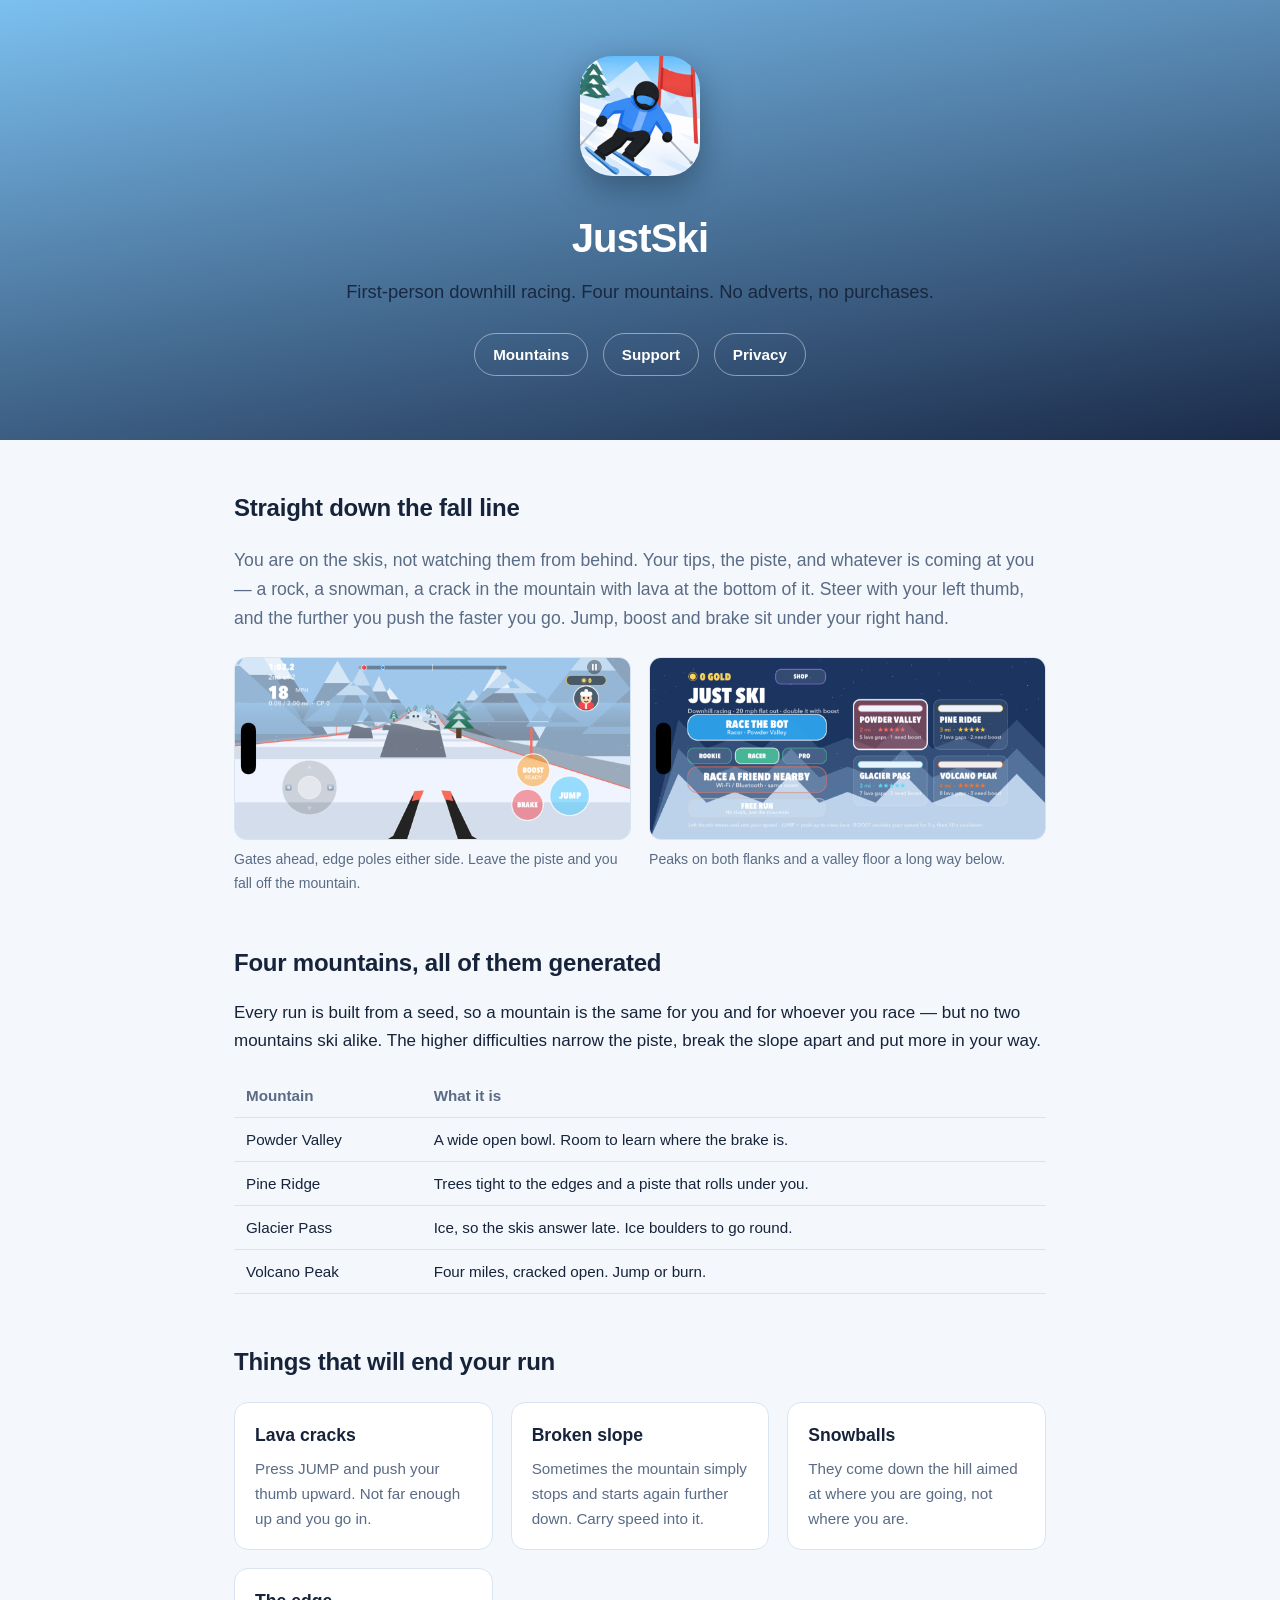
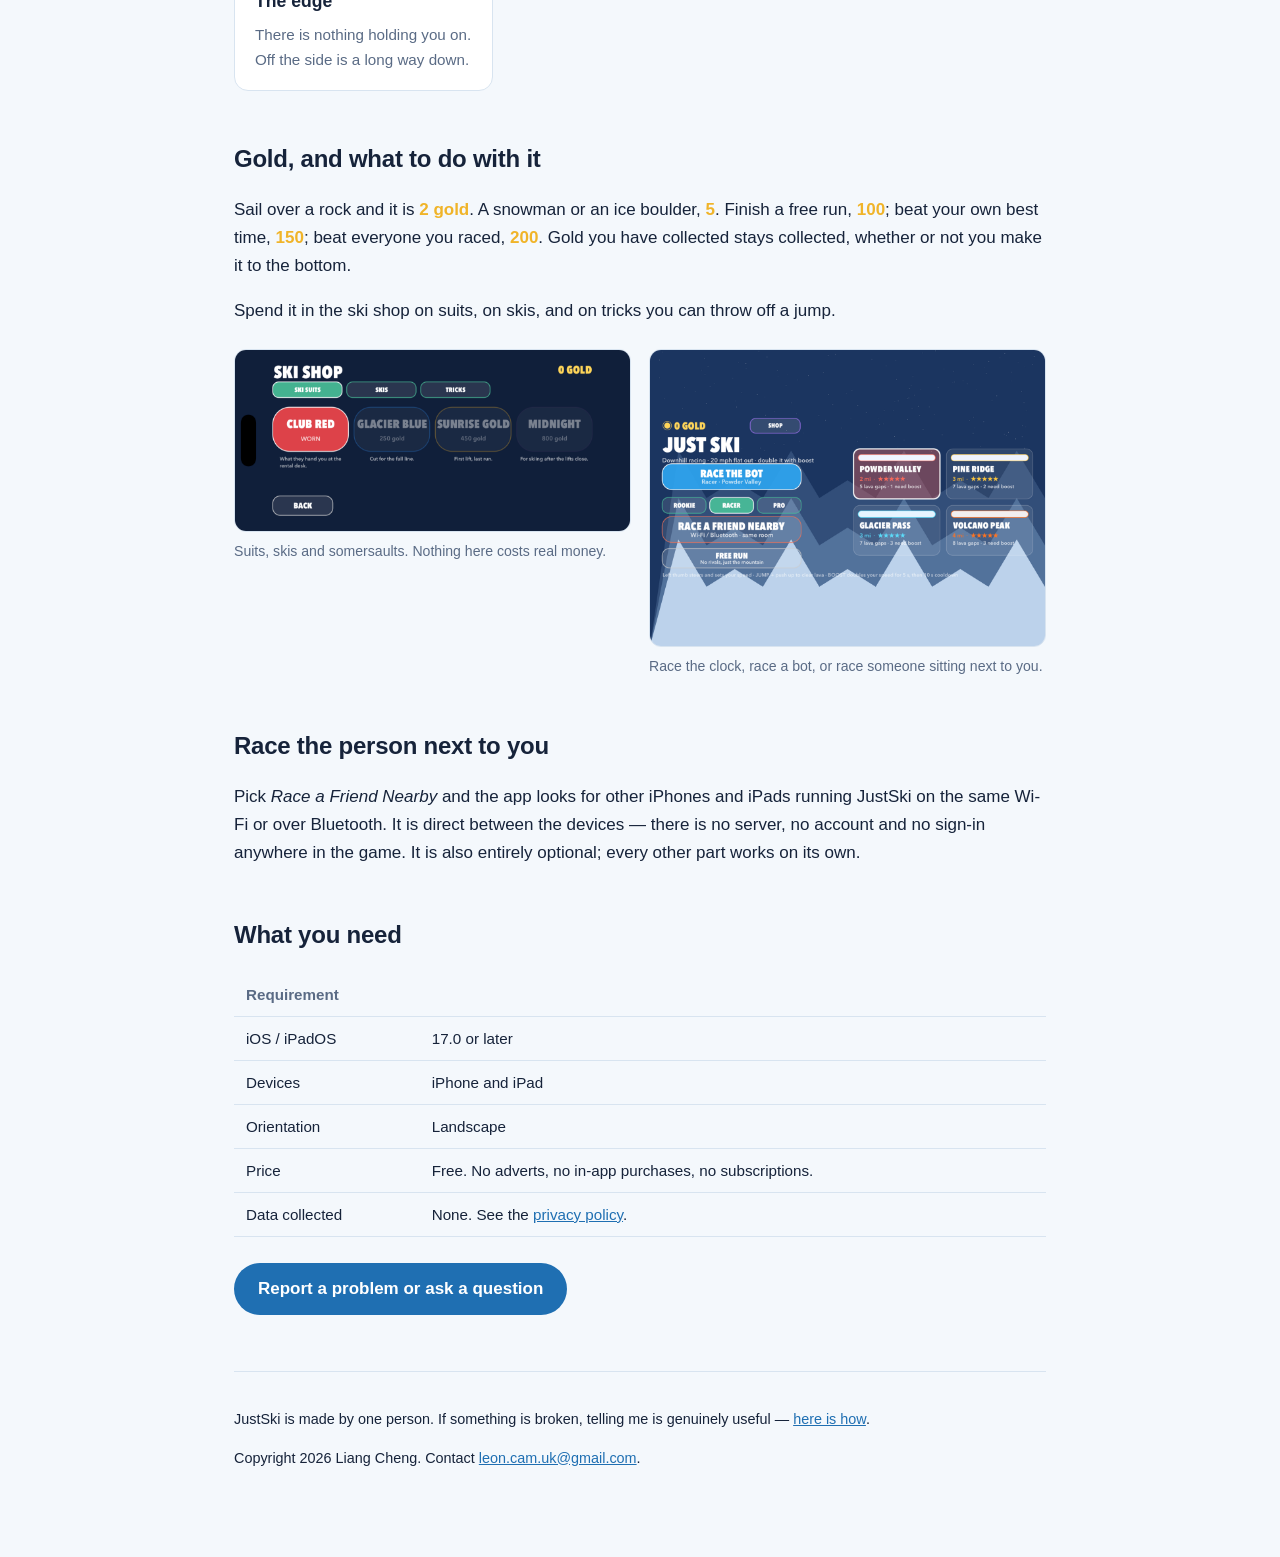
==== JustSki/index.html @ 6916ffd8 "Add JustSki App Store pages Marketing, support and privacy pages for JustSki, served at /JustSki/ al" ====
<!doctype html>
<html lang="en-GB">
<head>
<meta charset="utf-8">
<meta name="viewport" content="width=device-width, initial-scale=1">
<title>JustSki — First-person downhill ski racing for iPhone and iPad</title>
<meta name="description" content="Point your skis downhill and go. Four mountains, lava cracks to jump, snowballs to dodge, and a rival on your tail. No ads, no purchases.">
<link rel="icon" href="img/icon.png">
<link rel="stylesheet" href="style.css">
</head>
<body>

<header class="hero">
  <img class="icon" src="img/icon.png" alt="JustSki app icon">
  <h1>JustSki</h1>
  <p class="tag">First-person downhill racing. Four mountains. No adverts, no purchases.</p>
  <nav>
    <a href="#mountains">Mountains</a>
    <a href="support.html">Support</a>
    <a href="privacy.html">Privacy</a>
  </nav>
</header>

<div class="wrap">

  <h2>Straight down the fall line</h2>
  <p class="lead">You are on the skis, not watching them from behind. Your tips, the piste,
  and whatever is coming at you — a rock, a snowman, a crack in the mountain with lava at
  the bottom of it. Steer with your left thumb, and the further you push the faster you go.
  Jump, boost and brake sit under your right hand.</p>

  <div class="shots">
    <figure>
      <img src="img/piste.png" alt="First-person view of the piste with gates and edge poles ahead">
      <figcaption>Gates ahead, edge poles either side. Leave the piste and you fall off the mountain.</figcaption>
    </figure>
    <figure>
      <img src="img/mountains.png" alt="Mountains and the valley floor far below the run">
      <figcaption>Peaks on both flanks and a valley floor a long way below.</figcaption>
    </figure>
  </div>

  <h2 id="mountains">Four mountains, all of them generated</h2>
  <p>Every run is built from a seed, so a mountain is the same for you and for whoever you
  race — but no two mountains ski alike. The higher difficulties narrow the piste, break the
  slope apart and put more in your way.</p>

  <table>
    <tr><th>Mountain</th><th>What it is</th></tr>
    <tr><td>Powder Valley</td><td>A wide open bowl. Room to learn where the brake is.</td></tr>
    <tr><td>Pine Ridge</td><td>Trees tight to the edges and a piste that rolls under you.</td></tr>
    <tr><td>Glacier Pass</td><td>Ice, so the skis answer late. Ice boulders to go round.</td></tr>
    <tr><td>Volcano Peak</td><td>Four miles, cracked open. Jump or burn.</td></tr>
  </table>

  <h2>Things that will end your run</h2>
  <div class="grid">
    <div class="card">
      <h3>Lava cracks</h3>
      <p>Press JUMP and push your thumb upward. Not far enough up and you go in.</p>
    </div>
    <div class="card">
      <h3>Broken slope</h3>
      <p>Sometimes the mountain simply stops and starts again further down. Carry speed into it.</p>
    </div>
    <div class="card">
      <h3>Snowballs</h3>
      <p>They come down the hill aimed at where you are going, not where you are.</p>
    </div>
    <div class="card">
      <h3>The edge</h3>
      <p>There is nothing holding you on. Off the side is a long way down.</p>
    </div>
  </div>

  <h2>Gold, and what to do with it</h2>
  <p>Sail over a rock and it is <span class="gold">2 gold</span>. A snowman or an ice boulder,
  <span class="gold">5</span>. Finish a free run, <span class="gold">100</span>; beat your own
  best time, <span class="gold">150</span>; beat everyone you raced, <span class="gold">200</span>.
  Gold you have collected stays collected, whether or not you make it to the bottom.</p>
  <p>Spend it in the ski shop on suits, on skis, and on tricks you can throw off a jump.</p>

  <div class="shots">
    <figure>
      <img src="img/shop.png" alt="The ski shop showing four ski suits with gold prices">
      <figcaption>Suits, skis and somersaults. Nothing here costs real money.</figcaption>
    </figure>
    <figure>
      <img src="img/menu.png" alt="JustSki home screen on iPad showing the mountains and modes">
      <figcaption>Race the clock, race a bot, or race someone sitting next to you.</figcaption>
    </figure>
  </div>

  <h2>Race the person next to you</h2>
  <p>Pick <em>Race a Friend Nearby</em> and the app looks for other iPhones and iPads running
  JustSki on the same Wi-Fi or over Bluetooth. It is direct between the devices — there is no
  server, no account and no sign-in anywhere in the game. It is also entirely optional; every
  other part works on its own.</p>

  <h2>What you need</h2>
  <table>
    <tr><th>Requirement</th><th></th></tr>
    <tr><td>iOS / iPadOS</td><td>17.0 or later</td></tr>
    <tr><td>Devices</td><td>iPhone and iPad</td></tr>
    <tr><td>Orientation</td><td>Landscape</td></tr>
    <tr><td>Price</td><td>Free. No adverts, no in-app purchases, no subscriptions.</td></tr>
    <tr><td>Data collected</td><td>None. See the <a href="privacy.html">privacy policy</a>.</td></tr>
  </table>

  <p><a class="btn" href="support.html">Report a problem or ask a question</a></p>

  <footer>
    <p>JustSki is made by one person. If something is broken, telling me is genuinely useful —
    <a href="support.html">here is how</a>.</p>
    <p>Copyright 2026 Liang Cheng. Contact
    <a href="mailto:leon.cam.uk@gmail.com">leon.cam.uk@gmail.com</a>.</p>
  </footer>

</div>
</body>
</html>
---- JustSki/style.css ----
:root {
  --snow: #f4f8fc;
  --ink: #16233a;
  --muted: #5a6b85;
  --sky: #7cc0f0;
  --deep: #1b2b4a;
  --gold: #f0b429;
  --line: #d8e4f0;
  --card: #ffffff;
}
@media (prefers-color-scheme: dark) {
  :root {
    --snow: #101a2c;
    --ink: #eaf2fb;
    --muted: #9bb0cb;
    --deep: #0a1120;
    --line: #24344f;
    --card: #17233a;
  }
}
* { box-sizing: border-box; }
body {
  margin: 0;
  background: var(--snow);
  color: var(--ink);
  font: 17px/1.65 -apple-system, BlinkMacSystemFont, "Segoe UI", Roboto, Helvetica, Arial, sans-serif;
  -webkit-font-smoothing: antialiased;
}
.wrap { max-width: 860px; margin: 0 auto; padding: 0 24px 72px; }
header.hero {
  background: linear-gradient(170deg, var(--sky) 0%, var(--deep) 100%);
  color: #fff;
  padding: 56px 24px 64px;
  text-align: center;
}
header.hero img.icon {
  width: 120px; height: 120px; border-radius: 27%;
  box-shadow: 0 12px 32px rgba(6, 16, 32, .35);
}
header.hero h1 { font-size: 2.5rem; margin: 20px 0 6px; letter-spacing: -.02em; }
header.hero p.tag { font-size: 1.15rem; margin: 0; opacity: .92; }
nav { margin-top: 26px; }
nav a {
  color: #fff; text-decoration: none; font-weight: 600; font-size: .95rem;
  border: 1px solid rgba(255,255,255,.45); border-radius: 999px;
  padding: 8px 18px; margin: 0 5px; display: inline-block;
}
nav a:hover { background: rgba(255,255,255,.16); }
h2 { font-size: 1.5rem; margin: 48px 0 12px; letter-spacing: -.01em; }
h3 { font-size: 1.1rem; margin: 30px 0 8px; }
p, li { color: var(--ink); }
p.lead { font-size: 1.1rem; color: var(--muted); }
a { color: #1f6fb2; }
@media (prefers-color-scheme: dark) { a { color: #79c0ff; } }
.shots { display: grid; grid-template-columns: repeat(auto-fit, minmax(240px, 1fr)); gap: 18px; margin: 24px 0; }
.shots figure { margin: 0; }
.shots img { width: 100%; border-radius: 12px; border: 1px solid var(--line); display: block; }
.shots figcaption { font-size: .88rem; color: var(--muted); margin-top: 8px; }
.grid { display: grid; grid-template-columns: repeat(auto-fit, minmax(230px, 1fr)); gap: 18px; margin: 20px 0; }
.card { background: var(--card); border: 1px solid var(--line); border-radius: 14px; padding: 18px 20px; }
.card h3 { margin: 0 0 6px; }
.card p { margin: 0; color: var(--muted); font-size: .95rem; }
.gold { color: var(--gold); font-weight: 700; }
table { border-collapse: collapse; width: 100%; margin: 18px 0; font-size: .95rem; }
th, td { text-align: left; padding: 9px 12px; border-bottom: 1px solid var(--line); }
th { color: var(--muted); font-weight: 600; }
code { background: rgba(125,150,180,.16); padding: 2px 6px; border-radius: 5px; font-size: .9em; }
footer { border-top: 1px solid var(--line); margin-top: 56px; padding-top: 22px; color: var(--muted); font-size: .9rem; }
.btn {
  display: inline-block; background: #1f6fb2; color: #fff; text-decoration: none;
  font-weight: 700; padding: 12px 24px; border-radius: 999px; margin-top: 8px;
}
.btn:hover { background: #185890; }
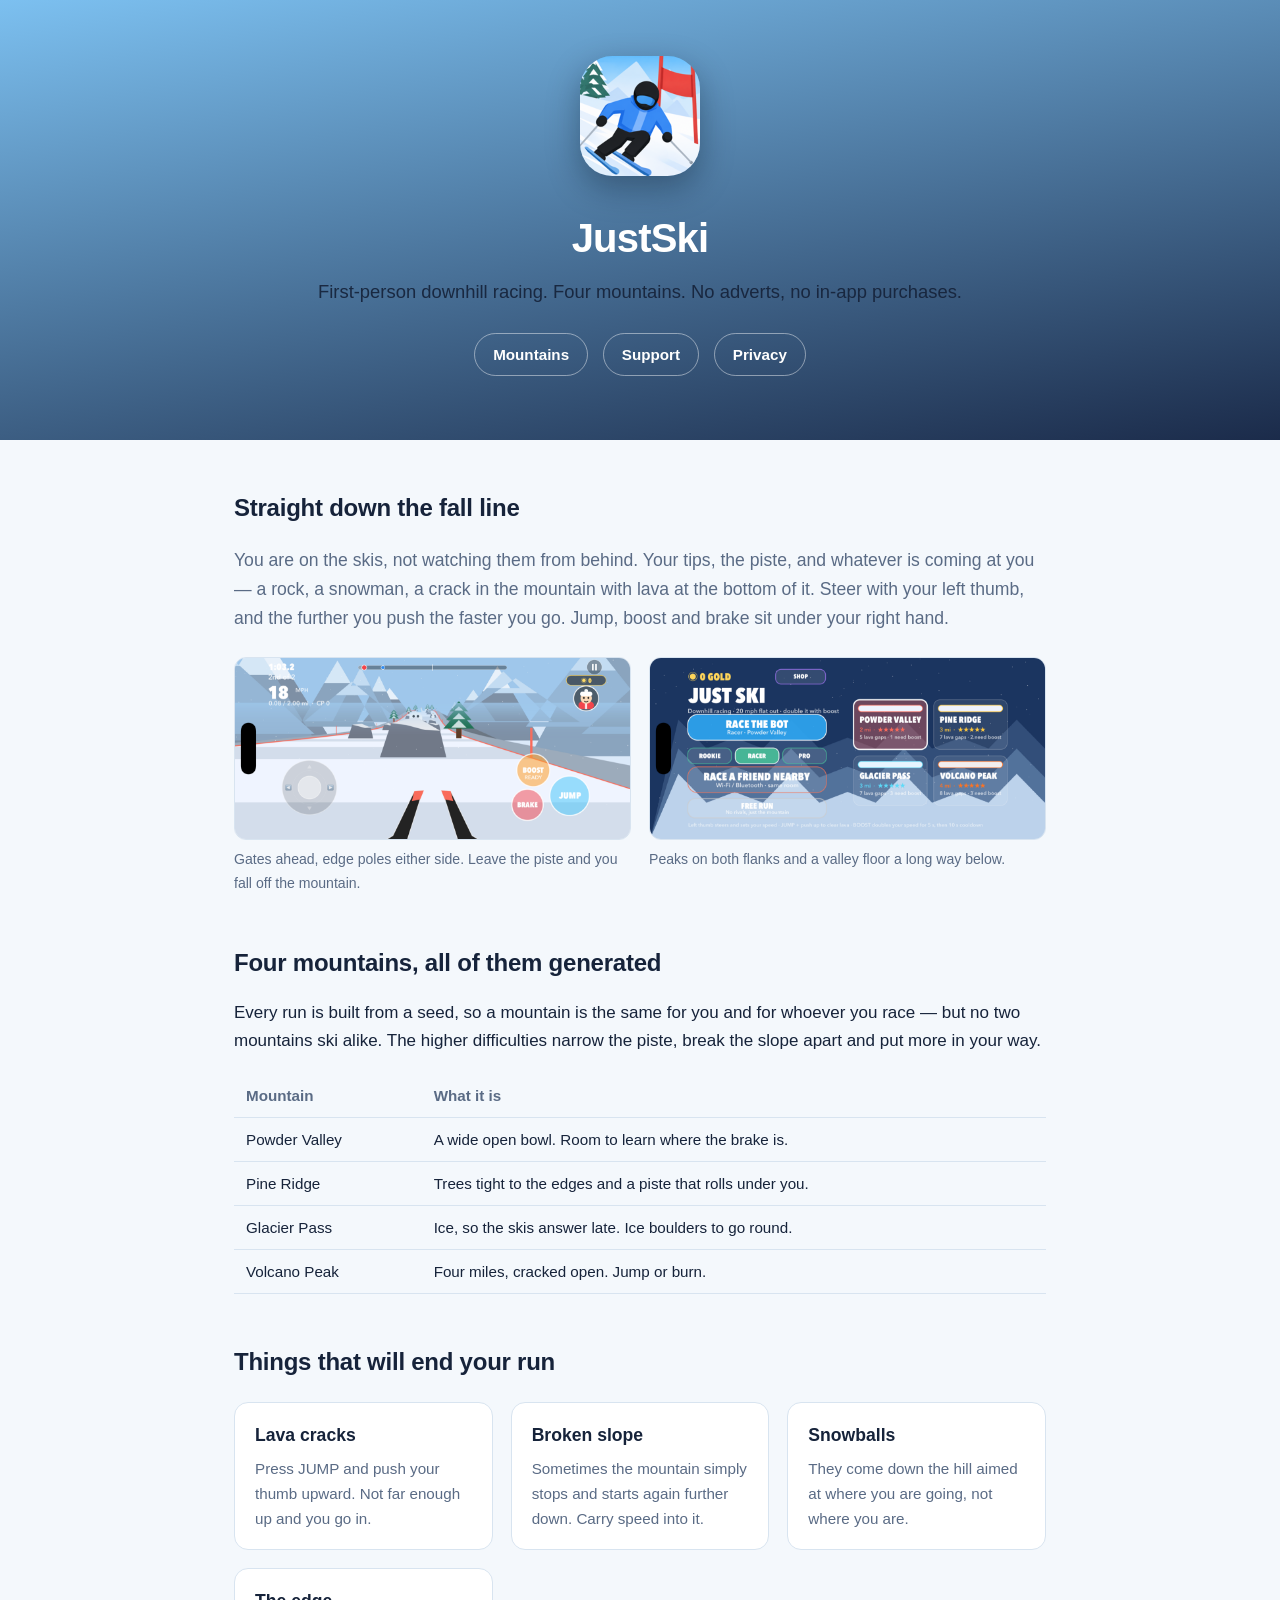
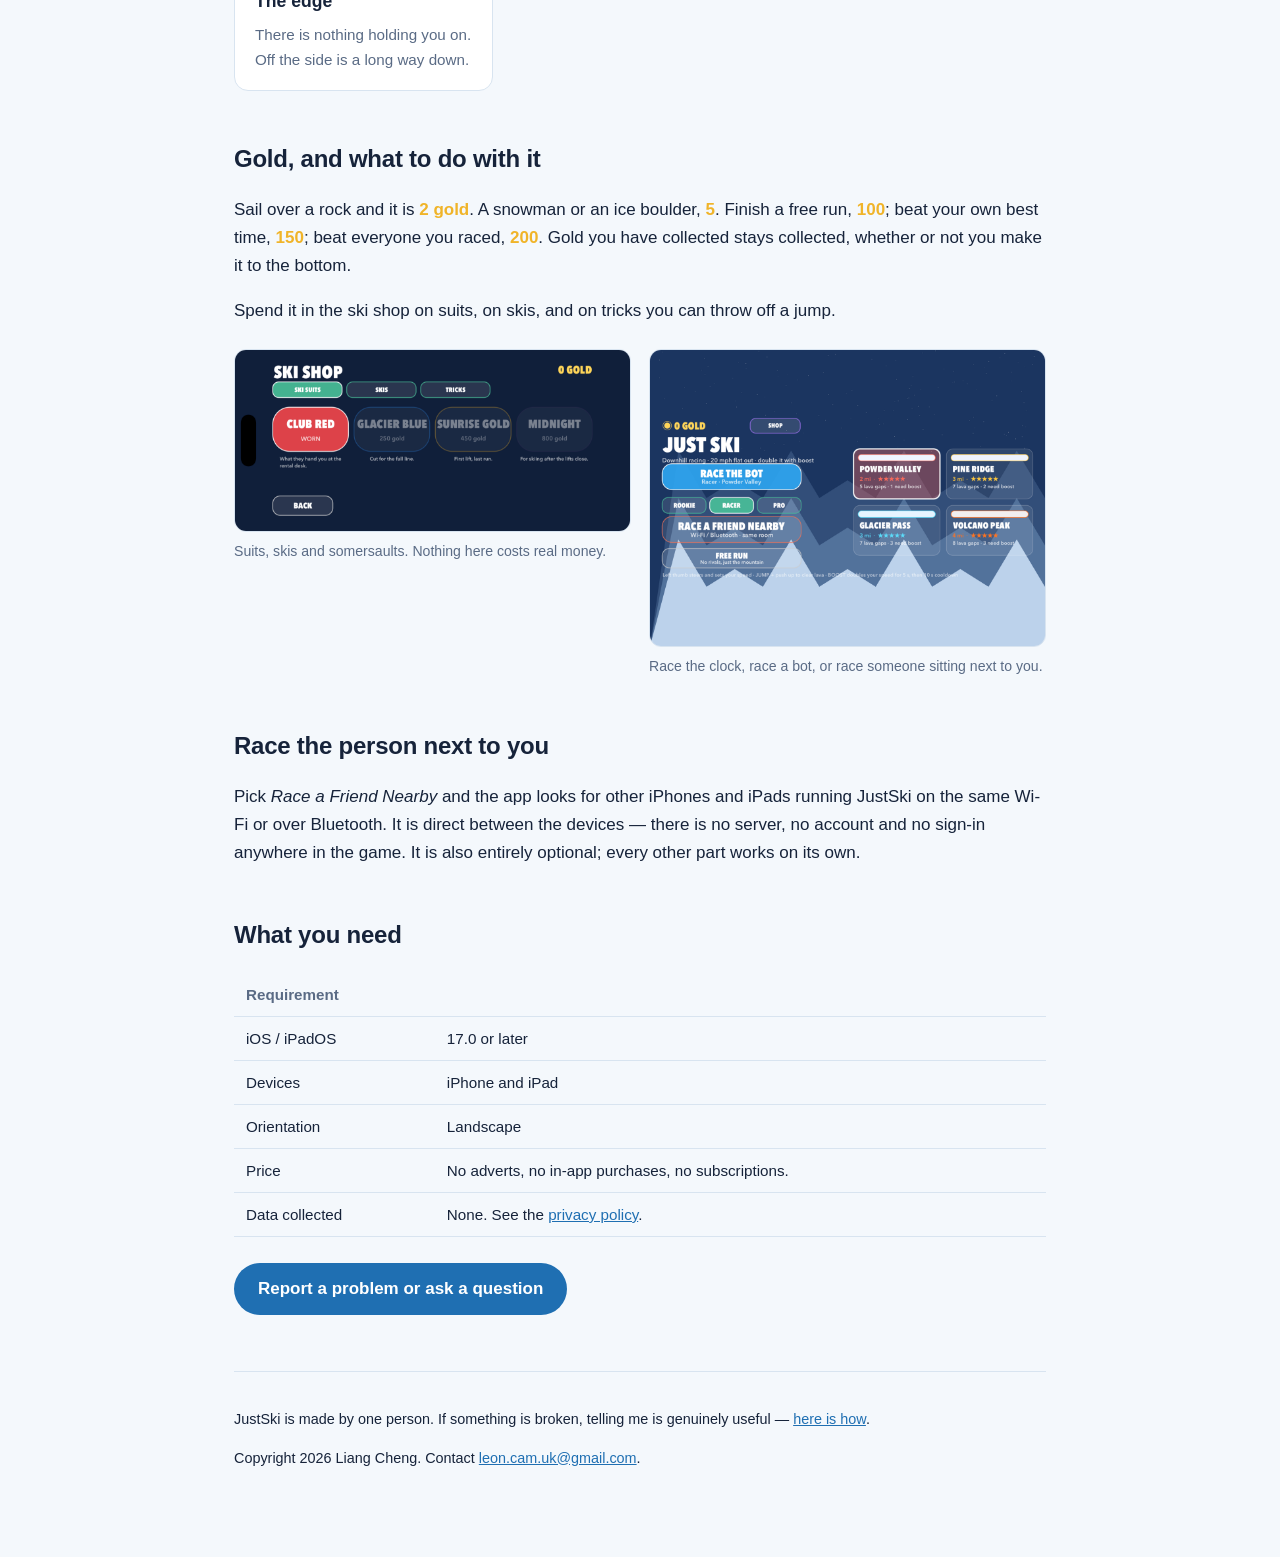
==== commit ab596b9e: "JustSki is a paid app: drop the free claim, add a no-IAP answer" ====
--- a/JustSki/index.html
+++ b/JustSki/index.html
@@ -4,7 +4,7 @@
 <meta charset="utf-8">
 <meta name="viewport" content="width=device-width, initial-scale=1">
 <title>JustSki — First-person downhill ski racing for iPhone and iPad</title>
-<meta name="description" content="Point your skis downhill and go. Four mountains, lava cracks to jump, snowballs to dodge, and a rival on your tail. No ads, no purchases.">
+<meta name="description" content="Point your skis downhill and go. Four mountains, lava cracks to jump, snowballs to dodge, and a rival on your tail. No ads, no in-app purchases.">
 <link rel="icon" href="img/icon.png">
 <link rel="stylesheet" href="style.css">
 </head>
@@ -13,7 +13,7 @@
 <header class="hero">
   <img class="icon" src="img/icon.png" alt="JustSki app icon">
   <h1>JustSki</h1>
-  <p class="tag">First-person downhill racing. Four mountains. No adverts, no purchases.</p>
+  <p class="tag">First-person downhill racing. Four mountains. No adverts, no in-app purchases.</p>
   <nav>
     <a href="#mountains">Mountains</a>
     <a href="support.html">Support</a>
@@ -103,7 +103,7 @@
     <tr><td>iOS / iPadOS</td><td>17.0 or later</td></tr>
     <tr><td>Devices</td><td>iPhone and iPad</td></tr>
     <tr><td>Orientation</td><td>Landscape</td></tr>
-    <tr><td>Price</td><td>Free. No adverts, no in-app purchases, no subscriptions.</td></tr>
+    <tr><td>Price</td><td>No adverts, no in-app purchases, no subscriptions.</td></tr>
     <tr><td>Data collected</td><td>None. See the <a href="privacy.html">privacy policy</a>.</td></tr>
   </table>
 
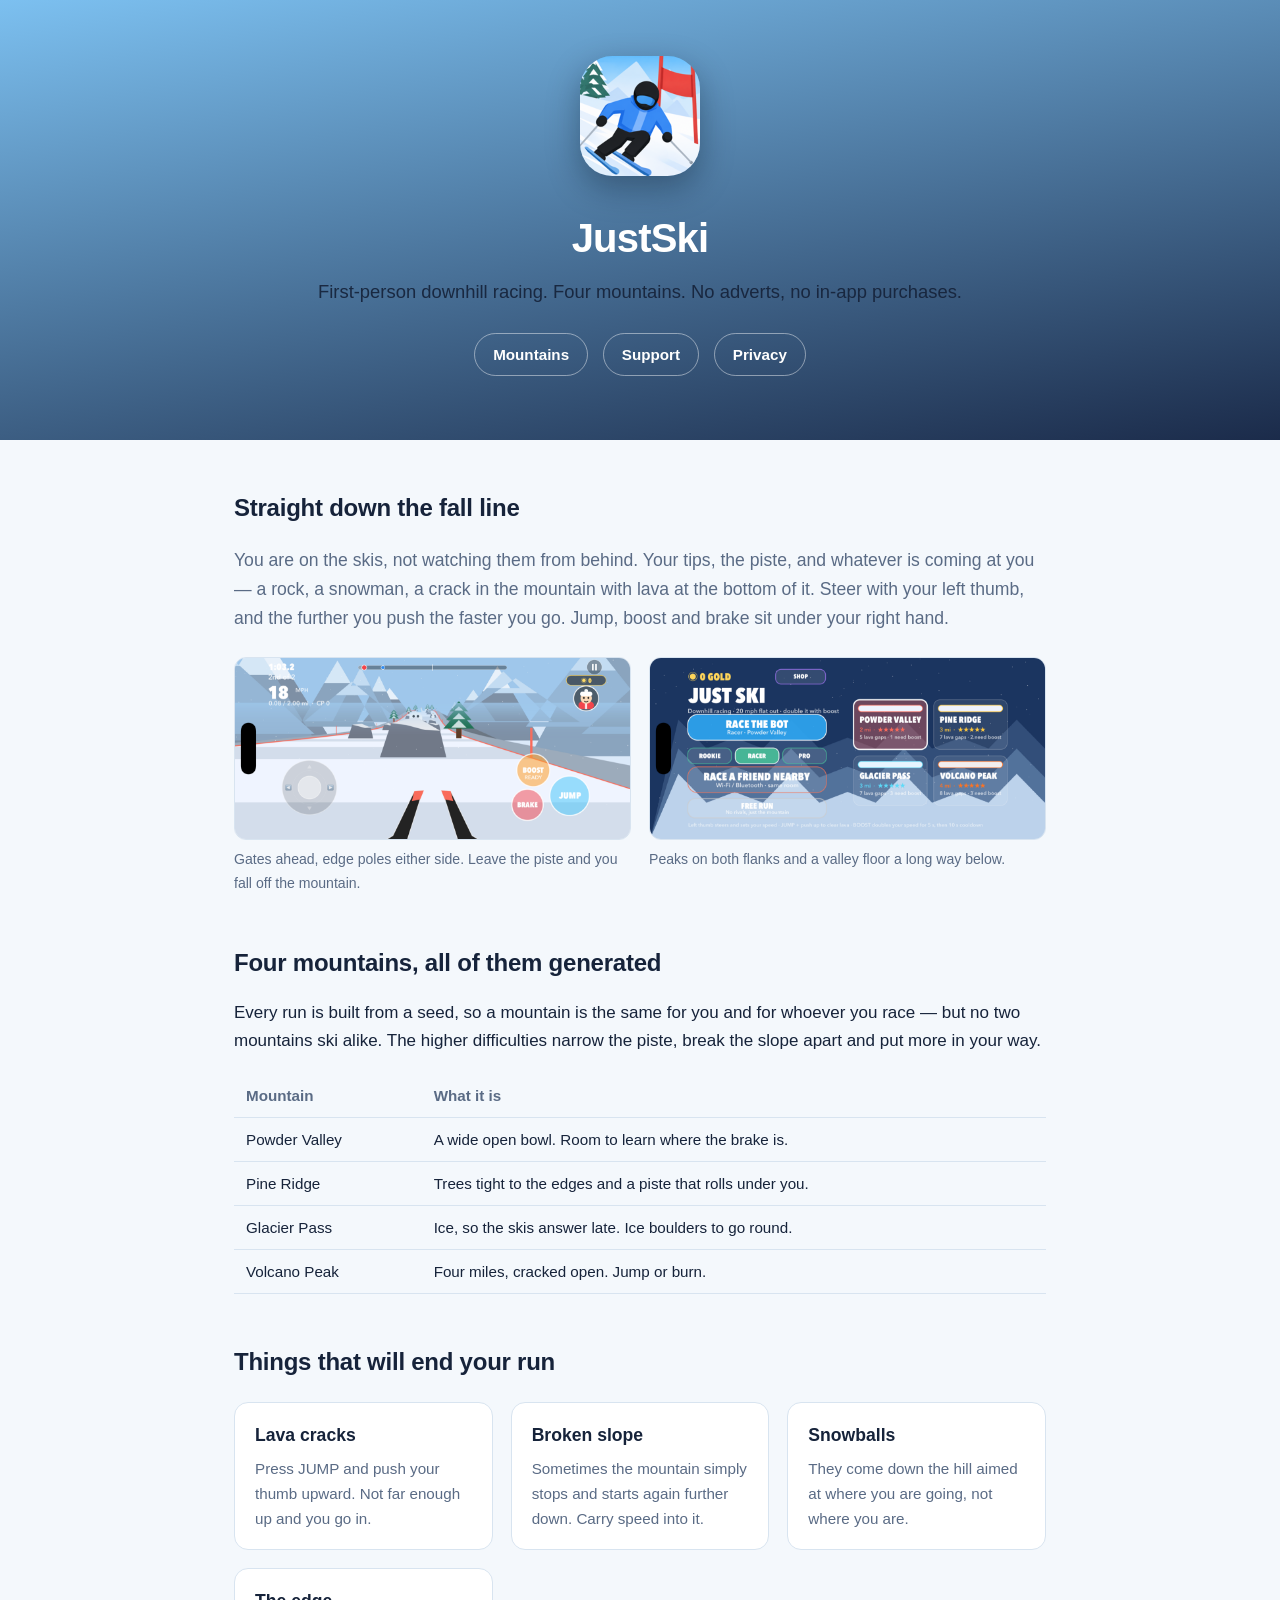
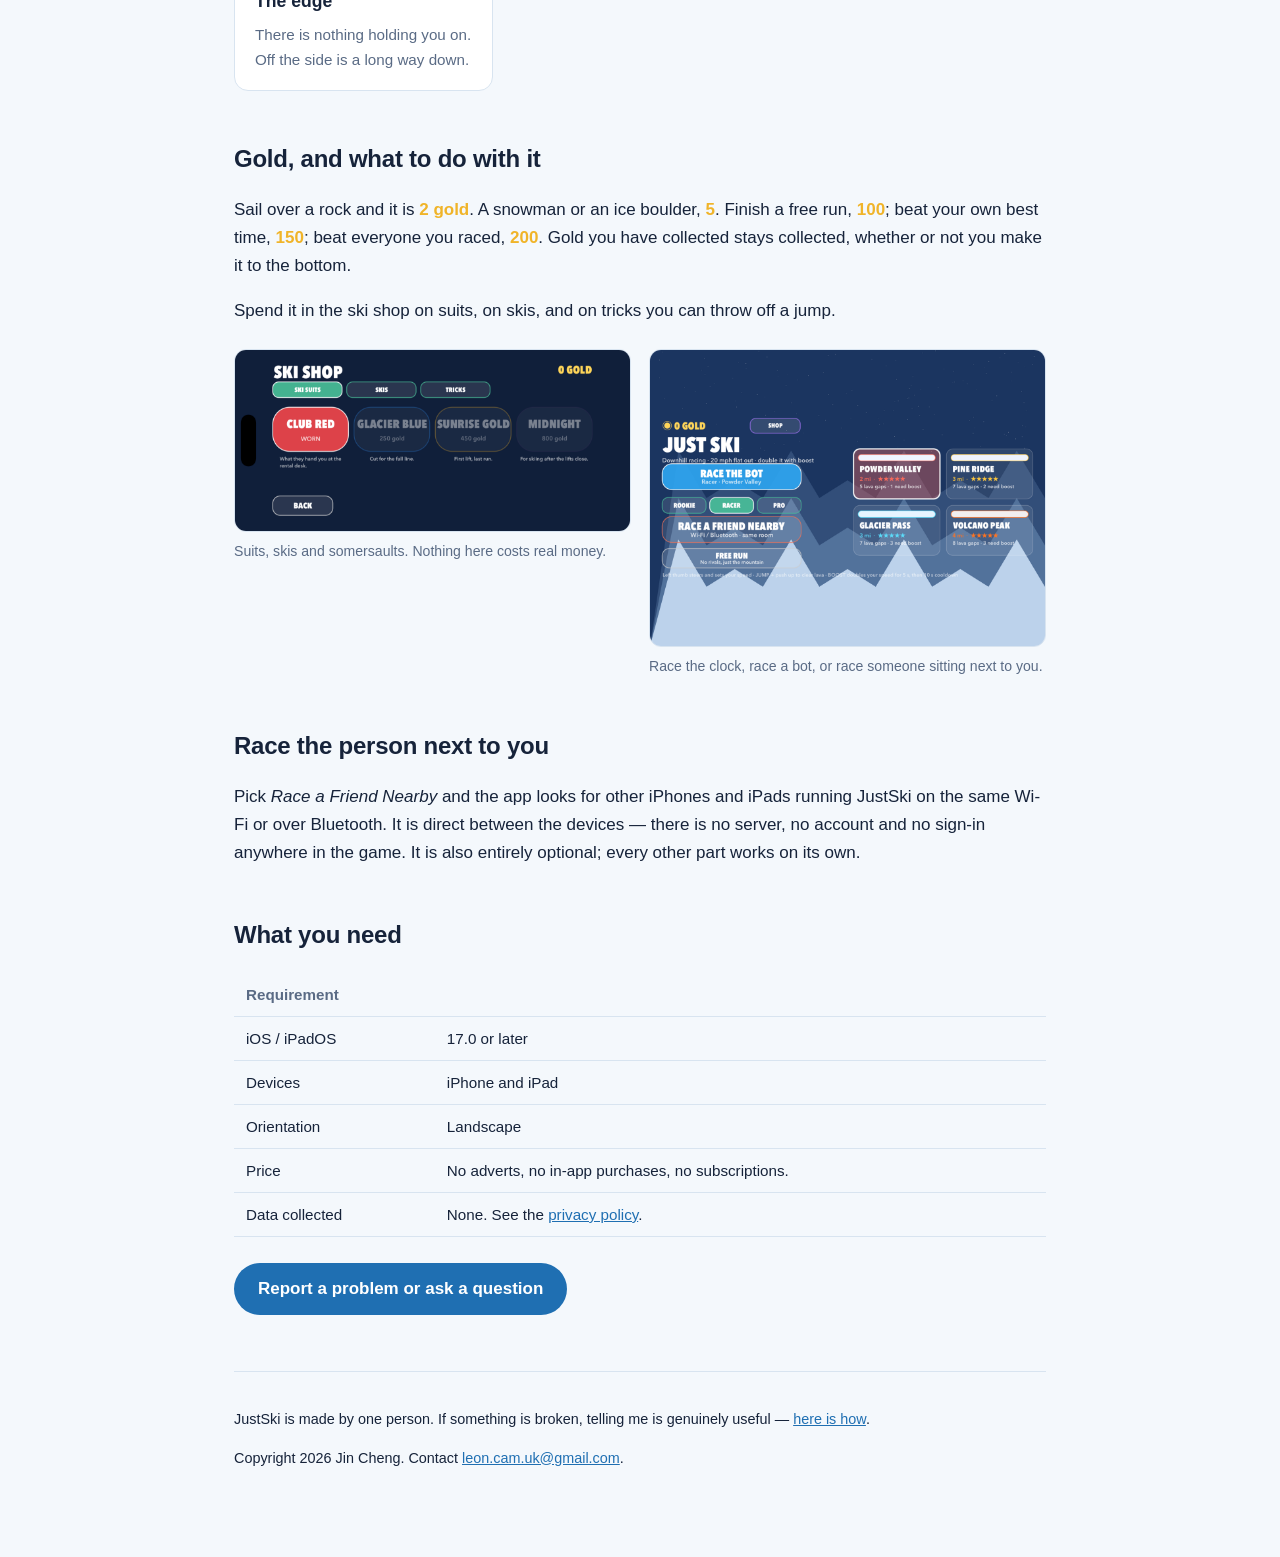
==== commit c7dad566: "Copyright holder is Jin Cheng" ====
--- a/JustSki/index.html
+++ b/JustSki/index.html
@@ -112,7 +112,7 @@
   <footer>
     <p>JustSki is made by one person. If something is broken, telling me is genuinely useful —
     <a href="support.html">here is how</a>.</p>
-    <p>Copyright 2026 Liang Cheng. Contact
+    <p>Copyright 2026 Jin Cheng. Contact
     <a href="mailto:leon.cam.uk@gmail.com">leon.cam.uk@gmail.com</a>.</p>
   </footer>
 
